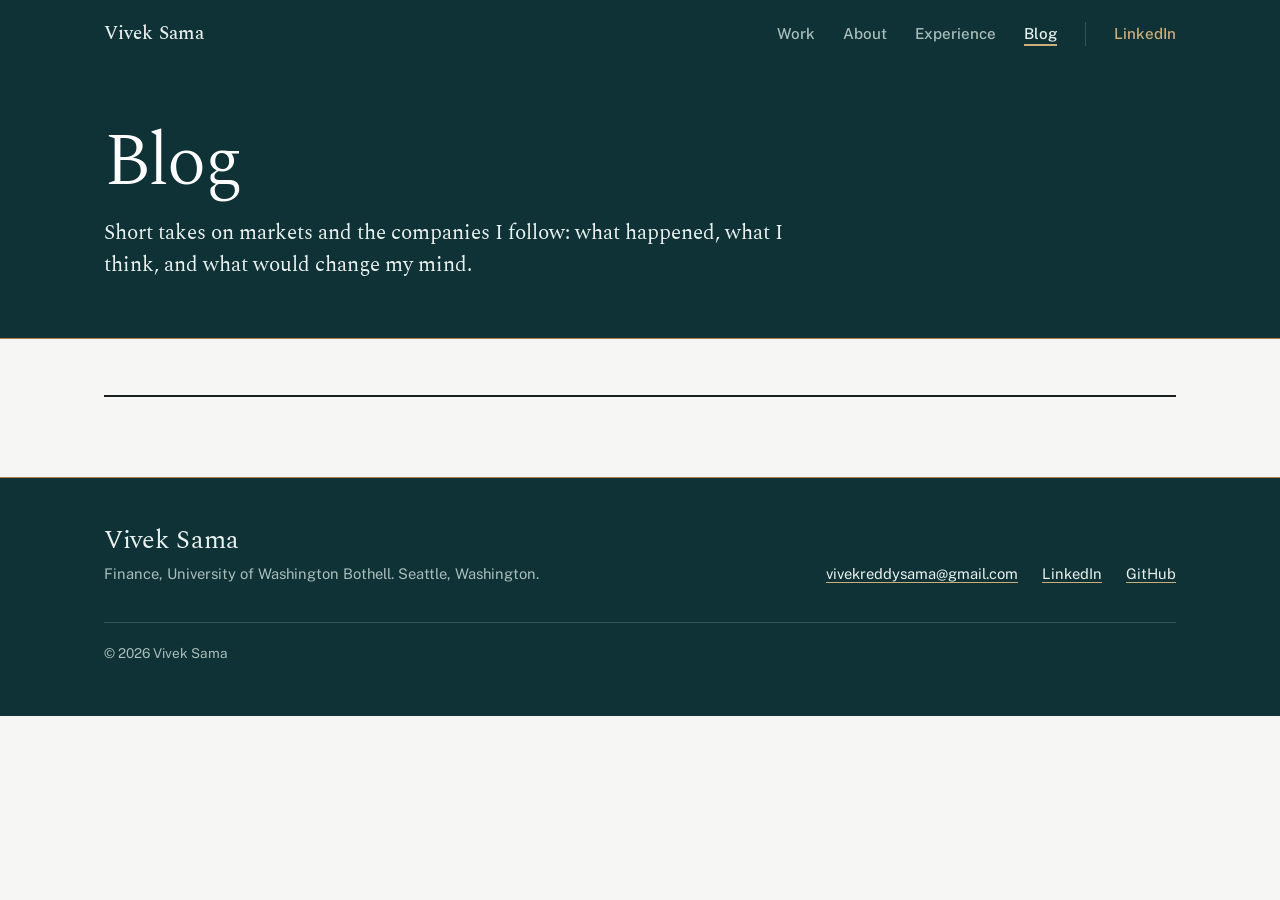
==== blog/index.html @ c0db952a "Add Blog section: list page, post template, menu link, styles (not live until first post) Co-Authore" ====
<!DOCTYPE html>
<html lang="en">
<head>
<meta charset="utf-8">
<meta name="viewport" content="width=device-width, initial-scale=1">
<title>Blog: Vivek Sama</title>
<meta name="description" content="Vivek Sama's blog: short takes on Fed meetings, markets and the companies he follows.">
<link rel="preconnect" href="https://fonts.googleapis.com">
<link rel="preconnect" href="https://fonts.gstatic.com" crossorigin>
<link href="https://fonts.googleapis.com/css2?family=Public+Sans:wght@400;500;600&family=Spectral:ital,wght@0,300;0,400;0,500;0,600;1,400;1,500&display=swap" rel="stylesheet">
<link rel="stylesheet" href="../css/site.css">
</head>
<body>
<a class="skip" href="#main">Skip to content</a>
<header class="site-header">
  <div class="wrap">
    <a class="brand" href="../index.html">Vivek Sama</a>
    <nav class="site-nav" aria-label="Main"><a href="../index.html#work">Work</a><a href="../about.html">About</a><a href="../experience.html">Experience</a><a href="index.html" aria-current="page">Blog</a><a class="nav-ext" href="https://www.linkedin.com/in/vivek-sama/" target="_blank" rel="noopener">LinkedIn</a></nav>
  </div>
</header>
<main id="main">
<div class="band"><div class="wrap"><div class="page-hero">
    <div>
      <h1>Blog</h1>
      <p class="lede">Short takes on markets and the companies I follow: what happened, what I think, and what would change my mind.</p>
    </div>
  </div></div></div>
<div class="wrap">
  <ol class="post-list" reversed>
    <!-- Newest first. Copy this block for each post:
    <li><time datetime="2026-12-10">December 10, 2026</time><div><a href="POST-SLUG.html">Post title</a><p>One-sentence summary.</p></div></li>
    -->
  </ol>
</div>
</main>
<footer class="site-footer">
  <div class="wrap">
    <div class="foot-id">
      <p class="foot-name">Vivek Sama</p>
      <p>Finance, University of Washington Bothell. Seattle, Washington.</p>
    </div>
    <ul>
      <li><a href="mailto:vivekreddysama@gmail.com">vivekreddysama@gmail.com</a></li>
      <li><a href="https://www.linkedin.com/in/vivek-sama/" target="_blank" rel="noopener">LinkedIn</a></li>
      <li><a href="https://github.com/vivek-sama" target="_blank" rel="noopener">GitHub</a></li>
    </ul>
    <p class="foot-copy">© 2026 Vivek Sama</p>
  </div>
</footer>
</body>
</html>
---- css/site.css ----
/* Vivek Sama — portfolio
   Paper body, a deep petrol "boardroom" band for headers and footer,
   lucite deal tombstones with a brass rule (the one bold element). */
:root {
  --paper: #F6F7F5;
  --ink: #1A1D23;
  --graphite: #5B6270;
  --rule: #D6DAD6;
  --petrol: #1D5C63;
  --petrol-deep: #154247;
  --board: #0F3236;
  --on-board: #E9F0EE;
  --on-board-dim: #A9BDBA;
  --board-rule: rgba(233, 240, 238, .18);
  --lucite: #E6EFEE;
  --lucite-edge: #B7CBC8;
  --brass: #A8834A;
  --brass-light: #CDAE78;
  --ok: #2E7550;
  --ok-tint: #E3F0E8;
  --serif: "Spectral", Georgia, "Times New Roman", serif;
  --sans: "Public Sans", "Helvetica Neue", Arial, sans-serif;
}

* { box-sizing: border-box; }
html { -webkit-text-size-adjust: 100%; }
body {
  margin: 0;
  background: var(--paper);
  color: var(--ink);
  font: 400 1.125rem/1.7 var(--serif);
  font-feature-settings: "kern", "liga";
}
img, svg { max-width: 100%; height: auto; display: block; }

a { color: var(--petrol); text-decoration-thickness: 1px; text-underline-offset: 0.18em; }
a:hover { color: var(--petrol-deep); text-decoration-thickness: 2px; }
:focus-visible { outline: 3px solid var(--petrol); outline-offset: 3px; border-radius: 2px; }
.site-header :focus-visible, .band :focus-visible, .site-footer :focus-visible { outline-color: var(--brass-light); }

.skip { position: absolute; left: -999px; }
.skip:focus { left: 1rem; top: 1rem; background: var(--paper); color: var(--ink); padding: .5rem .75rem; z-index: 10; }

.wrap { max-width: 70rem; margin: 0 auto; padding: 0 1.5rem; }
.measure { max-width: 40rem; }

/* ---------- Header (sits on the band) ---------- */
.site-header { background: var(--board); }
.site-header .wrap {
  display: flex; align-items: baseline; justify-content: space-between;
  gap: 1rem; padding-top: 1.35rem; padding-bottom: 1.1rem; flex-wrap: wrap;
}
.brand { font: 500 1.2rem/1 var(--serif); color: var(--on-board); text-decoration: none; letter-spacing: .005em; }
.brand:hover { color: #fff; }
.site-nav { display: flex; gap: 1.75rem; font: 500 .95rem/1 var(--sans); }
.site-nav a { color: var(--on-board-dim); text-decoration: none; padding: .3rem 0; }
.site-nav a:hover, .site-nav a[aria-current="page"] { color: var(--on-board); box-shadow: inset 0 -2px 0 var(--brass-light); }

/* ---------- Band ---------- */
.band {
  background: var(--board);
  color: var(--on-board);
  border-bottom: 1px solid var(--brass);
}
.band:has(.wrap:empty) { display: none; }
.band h1, .band h2 { color: #fff; }
.band a { color: var(--on-board); }
.band .lede { color: var(--on-board); }
.band p { color: var(--on-board-dim); }

/* ---------- Type ---------- */
h1, h2, h3 { font-family: var(--serif); color: var(--ink); }
h1 { font-weight: 400; font-size: clamp(2.4rem, 5.2vw, 3.9rem); line-height: 1.05; letter-spacing: -0.015em; margin: 0 0 1rem; }
h2 { font-weight: 500; font-size: 1.6rem; line-height: 1.25; margin: 3.25rem 0 .9rem; letter-spacing: -0.005em; }
h3 { font-weight: 600; font-size: 1.15rem; line-height: 1.35; margin: 2rem 0 .5rem; }
p { margin: 0 0 1.1rem; }
ul, ol { padding-left: 1.25rem; margin: 0 0 1.25rem; }
li { margin-bottom: .45rem; }
li::marker { color: var(--graphite); }
strong { font-weight: 600; }

.lede { font-size: 1.3rem; line-height: 1.55; color: var(--ink); }
.tagline { font: 500 1rem/1.4 var(--sans); color: var(--brass-light) !important; margin: 0 0 2rem; letter-spacing: .01em; }

main { padding-bottom: 5rem; }

/* ---------- Home hero ---------- */
.hero {
  display: grid; grid-template-columns: minmax(0, 1.5fr) minmax(0, 1fr);
  gap: 4.5rem; padding: 4.5rem 0 5rem; align-items: center;
}
.hero h1 {
  font-weight: 300; font-size: clamp(3.4rem, 7.6vw, 6.4rem);
  line-height: .95; letter-spacing: -0.03em; margin: 0 0 1.1rem;
}
.hero .lede { font-size: 1.32rem; max-width: 36rem; }
.hero-text p:last-child { max-width: 36rem; margin-bottom: 0; }

/* ---------- Tombstones ---------- */
.section-head { display: flex; align-items: baseline; justify-content: space-between; gap: 1rem; margin-top: 4.75rem; }
.section-head h2 { margin: 0 0 1.75rem; font-size: 2.1rem; }
.section-head p { margin: 0; font: 400 .95rem/1.4 var(--sans); color: var(--graphite); }

.tombstones { display: grid; grid-template-columns: repeat(3, minmax(0, 1fr)); gap: 2rem; margin: 0 0 2.25rem; padding: 0; list-style: none; }
.tombstones li { margin: 0; }

.tombstone {
  position: relative; isolation: isolate;
  display: flex; flex-direction: column; justify-content: space-between; align-items: center;
  text-align: center; height: 100%; min-height: 24rem;
  padding: 2.6rem 1.9rem 2.2rem;
  background: linear-gradient(168deg, #F8FBFA 0%, #E9F1EF 34%, #DCE8E6 100%);
  border: 1px solid var(--lucite-edge);
  border-radius: 3px;
  color: var(--ink); text-decoration: none;
  box-shadow:
    inset 0 1px 0 rgba(255, 255, 255, .95),
    0 2px 0 #C6D6D3,
    0 4px 0 #AEC2BF,
    0 26px 32px -22px rgba(15, 50, 54, .5);
  transition: transform .2s ease, box-shadow .2s ease, border-color .2s ease;
}
/* engraved inner frame */
.tombstone::before {
  content: ""; position: absolute; inset: 10px; z-index: -1;
  border: 1px solid rgba(29, 92, 99, .26); border-radius: 1px; pointer-events: none;
}
/* light catching the top face of the acrylic */
.tombstone::after {
  content: ""; position: absolute; left: 0; right: 0; top: 0; height: 42%; z-index: -1;
  background: linear-gradient(180deg, rgba(255, 255, 255, .6), rgba(255, 255, 255, 0));
  pointer-events: none;
}
a.tombstone:hover {
  color: var(--ink); border-color: var(--petrol); transform: translateY(-3px);
  box-shadow:
    inset 0 1px 0 rgba(255, 255, 255, .95),
    0 2px 0 #C6D6D3,
    0 4px 0 #AEC2BF,
    0 34px 38px -24px rgba(15, 50, 54, .6);
}
.ts-top, .ts-bottom { display: flex; flex-direction: column; align-items: center; gap: .35rem; }
.ts-role { font: 500 .85rem/1.35 var(--sans); color: var(--graphite); }
.ts-name { font: 500 2.1rem/1.1 var(--serif); letter-spacing: -0.012em; margin: .6rem 0 0; color: var(--ink); }
.ts-ticker { font: 500 .8rem/1.3 var(--sans); color: var(--graphite); font-variant-numeric: tabular-nums; }
.ts-desc { font: italic 400 1.05rem/1.45 var(--serif); color: var(--ink); margin-top: .9rem; max-width: 17rem; }
.ts-rule {
  display: block; width: 3.25rem; height: 2px; margin: 1.5rem auto;
  background: linear-gradient(90deg, var(--brass), #D9BE8C 50%, var(--brass));
}
.ts-fig { font: 500 1.15rem/1.4 var(--serif); max-width: 17rem; }
.ts-foot { font: 400 .8rem/1.4 var(--sans); color: var(--graphite); margin-top: 1.1rem; }

.tombstones.small .tombstone { min-height: 17rem; padding: 2rem 1.5rem 1.7rem; }
.tombstones.small .ts-name { font-size: 1.65rem; }
.tombstones.small .ts-rule { margin: 1.1rem auto; }

/* tombstones on the dark band */
.band .tombstone {
  box-shadow:
    inset 0 1px 0 rgba(255, 255, 255, .95),
    0 2px 0 #B9CCC9,
    0 5px 0 #8FA8A4,
    0 40px 60px -26px rgba(0, 0, 0, .7);
}
.band .tombstone p, .band .tombstone dd { color: var(--ink); }
.band .tombstone h2 { color: var(--ink); }

/* hero credentials tombstone */
.hero-ts { min-height: 0; padding: 2.4rem 2rem 2.2rem; justify-content: flex-start; }
.hero-ts .ts-name { font-size: 1.85rem; }
.ts-facts { margin: 0; display: grid; gap: 1rem; width: 100%; }
.ts-facts div { display: flex; flex-direction: column; align-items: center; }
.ts-facts dt { font: 500 .8rem/1.3 var(--sans); color: var(--graphite); }
.ts-facts dd { margin: .15rem 0 0; font: 500 1.5rem/1.2 var(--serif); color: var(--ink); font-variant-numeric: lining-nums; }
.ts-facts small { display: block; font: 400 .82rem/1.35 var(--sans); color: var(--graphite); margin-top: .15rem; }

@media (prefers-reduced-motion: no-preference) {
  .hero-ts { animation: settle .7s cubic-bezier(.2, .7, .2, 1) .1s both; }
  @keyframes settle { from { opacity: 0; transform: translateY(14px); } to { opacity: 1; transform: none; } }
}

/* ---------- More work ---------- */
#more-h { font-size: 2.1rem; margin-top: 4.5rem; margin-bottom: 1.25rem; }
.more { list-style: none; padding: 0; margin: 0; border-top: 2px solid var(--ink); }
.more li { display: grid; grid-template-columns: minmax(0, 17rem) minmax(0, 1fr); gap: 2rem; padding: 1.25rem 0; border-bottom: 1px solid var(--rule); margin: 0; }
.more .what { font-weight: 600; line-height: 1.4; }
.more .what span { display: block; font: 400 .85rem/1.4 var(--sans); color: var(--graphite); margin-top: .25rem; }
.more p { margin: 0; line-height: 1.6; max-width: 40rem; }

/* ---------- Case study pages ---------- */
.case-hero {
  display: grid; grid-template-columns: minmax(0, 1fr) 17.5rem; gap: 4rem;
  align-items: center; padding: 2.75rem 0 0;
}
.crumb { font: 500 .9rem/1 var(--sans); margin: 0 0 1.75rem; }
.band .crumb a { color: var(--on-board-dim); text-decoration: none; }
.band .crumb a:hover { color: var(--on-board); text-decoration: underline; }
.band .kicker { font: 500 1rem/1.4 var(--sans); color: var(--brass-light); margin: 0 0 .75rem; }
.case-hero h1 { font-size: clamp(2.2rem, 4.6vw, 3.5rem); line-height: 1.07; max-width: 42rem; margin: 0; }
.case-ts { min-height: 0; padding: 2rem 1.5rem 1.8rem; }
.case-ts .ts-name { font-size: 1.6rem; }
.case-ts .ts-rule { margin: 1.1rem auto; }

.band .facts {
  display: grid; grid-template-columns: repeat(auto-fit, minmax(11rem, 1fr)); gap: 0 2rem;
  margin: 3rem 0 0; padding: 0 0 2.5rem; border-top: 1px solid var(--board-rule);
}
.band .facts div { padding: 1rem 0 0; }
.band .facts dt { font: 500 .82rem/1.3 var(--sans); color: var(--on-board-dim); }
.band .facts dd { margin: .3rem 0 0; font: 400 1.02rem/1.45 var(--serif); color: var(--on-board); }

.case > .measure > h2:first-child { margin-top: 3.5rem; }

.status { display: inline-flex; align-items: center; gap: .45rem; }
.status::before { content: ""; width: .55rem; height: .55rem; border-radius: 50%; background: var(--graphite); }
.status.done::before { background: var(--ok); }
.status.partly::before { background: linear-gradient(90deg, var(--ok) 50%, var(--graphite) 50%); }
.band .status.partly::before { background: linear-gradient(90deg, #6FC197 50%, var(--on-board-dim) 50%); }

table { width: 100%; border-collapse: collapse; margin: 1rem 0 1.5rem; font: 400 .98rem/1.45 var(--sans); font-variant-numeric: tabular-nums; }
caption { text-align: left; font: 500 .85rem/1.4 var(--sans); color: var(--graphite); padding-bottom: .5rem; }
th { text-align: left; font-weight: 600; border-bottom: 2px solid var(--ink); padding: .5rem .75rem .5rem 0; vertical-align: bottom; }
td { border-bottom: 1px solid var(--rule); padding: .65rem .75rem .65rem 0; vertical-align: top; }
th.num, td.num { text-align: right; padding-right: 0; padding-left: .75rem; }
tr.key td { font-weight: 600; background: rgba(168, 131, 74, .09); }
tr.key td:first-child { box-shadow: inset 3px 0 0 var(--brass); padding-left: .65rem; }

figure { margin: 2rem 0; }
figcaption { font: 400 .88rem/1.45 var(--sans); color: var(--graphite); margin-top: .7rem; }
.placeholder {
  display: grid; place-items: center; aspect-ratio: 16 / 9;
  border: 1.5px dashed #A9B2AE; background: #EDF0ED; color: var(--graphite);
  font: 500 .92rem/1.4 var(--sans); text-align: center; padding: 1rem;
}
.placeholder.portrait { aspect-ratio: 4 / 5; }

details { border-top: 1px solid var(--rule); border-bottom: 1px solid var(--rule); padding: .9rem 0; margin: 2rem 0; }
summary { cursor: pointer; font: 600 1rem/1.4 var(--sans); }
details[open] summary { margin-bottom: .75rem; }
details p { font-size: 1.02rem; }

.note { font: 400 .9rem/1.5 var(--sans); color: var(--graphite); }

.case-nav { display: flex; justify-content: space-between; gap: 1rem; margin-top: 4.5rem; padding-top: 1.25rem; border-top: 2px solid var(--ink); font: 500 1rem/1.4 var(--serif); }
.case-nav a { text-decoration: none; font-size: 1.2rem; }
.case-nav span { display: block; font: 500 .8rem/1.4 var(--sans); color: var(--graphite); margin-bottom: .2rem; }
.case-nav .next { text-align: right; margin-left: auto; }

/* ---------- Diagrams ---------- */
.diagram { background: #FBFBFA; border: 1px solid var(--rule); padding: 1rem; overflow-x: auto; }
.diagram svg { min-width: 34rem; }
.diagram text { font-family: var(--sans); fill: var(--ink); }
.diagram .sub { fill: var(--graphite); }
.diagram .box { fill: #FBFBFA; stroke: var(--graphite); stroke-width: 1.25; }
.diagram .mine { fill: var(--lucite); stroke: var(--petrol); stroke-width: 2; }
.diagram .done { fill: var(--ok-tint); stroke: var(--ok); stroke-width: 1.5; }
.diagram .todo { fill: none; stroke: var(--graphite); stroke-width: 1.25; stroke-dasharray: 4 3; }
.diagram .group { fill: none; stroke: var(--rule); stroke-width: 1.25; }
.diagram .line { fill: none; stroke: var(--graphite); stroke-width: 1.25; }
.diagram .dash { fill: none; stroke: var(--graphite); stroke-width: 1.25; stroke-dasharray: 4 3; }
.diagram .head { fill: var(--graphite); }

/* ---------- About / Experience headers ---------- */
.page-hero { padding: 3.75rem 0 3.5rem; max-width: 46rem; }
.page-hero h1 { font-weight: 300; font-size: clamp(2.8rem, 6vw, 4.6rem); letter-spacing: -0.025em; }
.page-hero .lede { margin-bottom: 1.5rem; }
.page-hero p:last-child { margin-bottom: 0; }
.about-hero { display: grid; grid-template-columns: minmax(0, 1fr) 13rem; gap: 3.5rem; align-items: end; max-width: none; }
.about-hero .lede { max-width: 38rem; margin-bottom: 0; }
.portrait-frame { margin: 0; }
.band .placeholder { background: rgba(255, 255, 255, .05); border-color: rgba(233, 240, 238, .35); color: var(--on-board-dim); }
.prose-top { padding-top: 3rem; }
.prose-top > .lede:first-child { margin-bottom: 0; }
.exp > h2:first-child { margin-top: 3.5rem; }

/* ---------- Experience ---------- */
.timeline { list-style: none; padding: 0; margin: 0; border-top: 2px solid var(--ink); }
.timeline li { display: grid; grid-template-columns: 9.5rem minmax(0, 1fr); gap: 1.5rem; padding: 1.1rem 0; border-bottom: 1px solid var(--rule); margin: 0; }
.timeline .when { font: 500 .88rem/1.6 var(--sans); color: var(--graphite); font-variant-numeric: tabular-nums; }
.timeline .role { font-weight: 600; line-height: 1.4; }
.timeline .org { font: 400 .92rem/1.4 var(--sans); color: var(--graphite); margin: .15rem 0 .45rem; }
.timeline .org:last-child { margin-bottom: 0; }
.timeline p { margin: 0; line-height: 1.55; }

.button {
  display: inline-block; font: 600 .95rem/1 var(--sans); padding: .85rem 1.15rem;
  border: 1.5px solid var(--petrol); color: var(--petrol); text-decoration: none; border-radius: 2px;
}
.button[aria-disabled="true"] { border-style: dashed; color: var(--graphite); border-color: #A9B2AE; cursor: default; }
.band .button { border-color: var(--brass-light); color: var(--on-board); }
.band .button[aria-disabled="true"] { border-color: rgba(233, 240, 238, .4); color: var(--on-board-dim); }

/* ---------- Footer ---------- */
.site-footer { background: var(--board); color: var(--on-board-dim); border-top: 1px solid var(--brass); padding: 3rem 0 3.25rem; font: 400 .92rem/1.6 var(--sans); }
.site-footer .wrap { display: grid; grid-template-columns: minmax(0, 1fr) auto; gap: 1.25rem 2rem; align-items: end; }
.foot-id p { margin: 0; }
.foot-name { font: 400 1.6rem/1.2 var(--serif); color: var(--on-board); margin-bottom: .35rem !important; letter-spacing: -0.01em; }
.site-footer ul { list-style: none; display: flex; flex-wrap: wrap; gap: .5rem 1.5rem; padding: 0; margin: 0; }
.site-footer li { margin: 0; }
.site-footer a { color: var(--on-board); text-decoration-color: var(--brass-light); }
.site-footer a:hover { color: #fff; }
.foot-copy { grid-column: 1 / -1; margin: 1rem 0 0; padding-top: 1.25rem; border-top: 1px solid var(--board-rule); font-size: .85rem; }

/* ---------- Responsive ---------- */
@media (max-width: 900px) {
  .hero { grid-template-columns: 1fr; gap: 3rem; padding: 3rem 0 3.5rem; }
  .hero-ts { max-width: 26rem; }
  .tombstones { grid-template-columns: 1fr; max-width: 28rem; }
  .tombstone { min-height: 0; }
  .case-hero { grid-template-columns: 1fr; gap: 2.25rem; }
  .case-ts { max-width: 22rem; }
  .about-hero { grid-template-columns: 1fr; gap: 2rem; }
  .about-hero .portrait-frame { order: -1; max-width: 10rem; }
}
@media (max-width: 600px) {
  body { font-size: 1.06rem; }
  .site-nav { gap: 1.2rem; font-size: .9rem; }
  .more li, .timeline li { grid-template-columns: 1fr; gap: .35rem; }
  .section-head { flex-direction: column; gap: .25rem; }
  .section-head h2 { margin-bottom: .5rem; }
  .section-head p { margin-bottom: 1.5rem; }
  .diagram { padding: .5rem; }
  .site-footer .wrap { grid-template-columns: 1fr; }
  .band .facts { grid-template-columns: 1fr 1fr; }
  .case-ts { display: none; }
}
@media (prefers-reduced-motion: reduce) { * { transition: none !important; animation: none !important; } }

/* outside link in the header (LinkedIn) */
.site-nav .nav-ext { color: var(--brass-light); padding-left: 1.75rem; border-left: 1px solid var(--board-rule); }
.site-nav .nav-ext:hover { color: #E3C892; box-shadow: none; text-decoration: underline; text-underline-offset: .25em; }
@media (max-width: 600px) { .site-nav .nav-ext { padding-left: 1.2rem; } }
@media (max-width: 420px) { .site-header .wrap { flex-direction: column; align-items: flex-start; gap: .85rem; } }

/* ---------- Blog ---------- */
.post-list { list-style: none; padding: 0; margin: 3.5rem 0 0; border-top: 2px solid var(--ink); }
.post-list li { display: grid; grid-template-columns: 9.5rem minmax(0, 1fr); gap: 1.5rem; padding: 1.35rem 0; border-bottom: 1px solid var(--rule); margin: 0; }
.post-list time { font: 500 .88rem/1.9 var(--sans); color: var(--graphite); font-variant-numeric: tabular-nums; }
.post-list a { font: 500 1.4rem/1.3 var(--serif); color: var(--ink); text-decoration: none; }
.post-list a:hover { color: var(--petrol); text-decoration: underline; text-decoration-thickness: 1px; }
.post-list p { margin: .4rem 0 0; max-width: 40rem; line-height: 1.55; }
.post-hero .crumb { margin-bottom: 1.5rem; }
.post-hero h1 { font-weight: 400; font-size: clamp(2.2rem, 4.6vw, 3.4rem); letter-spacing: -0.015em; }
.post > h2:first-child { margin-top: 0; }
.sources { font: 400 .92rem/1.55 var(--sans); color: var(--graphite); padding-left: 1.25rem; }
@media (max-width: 600px) { .post-list li { grid-template-columns: 1fr; gap: .25rem; } }
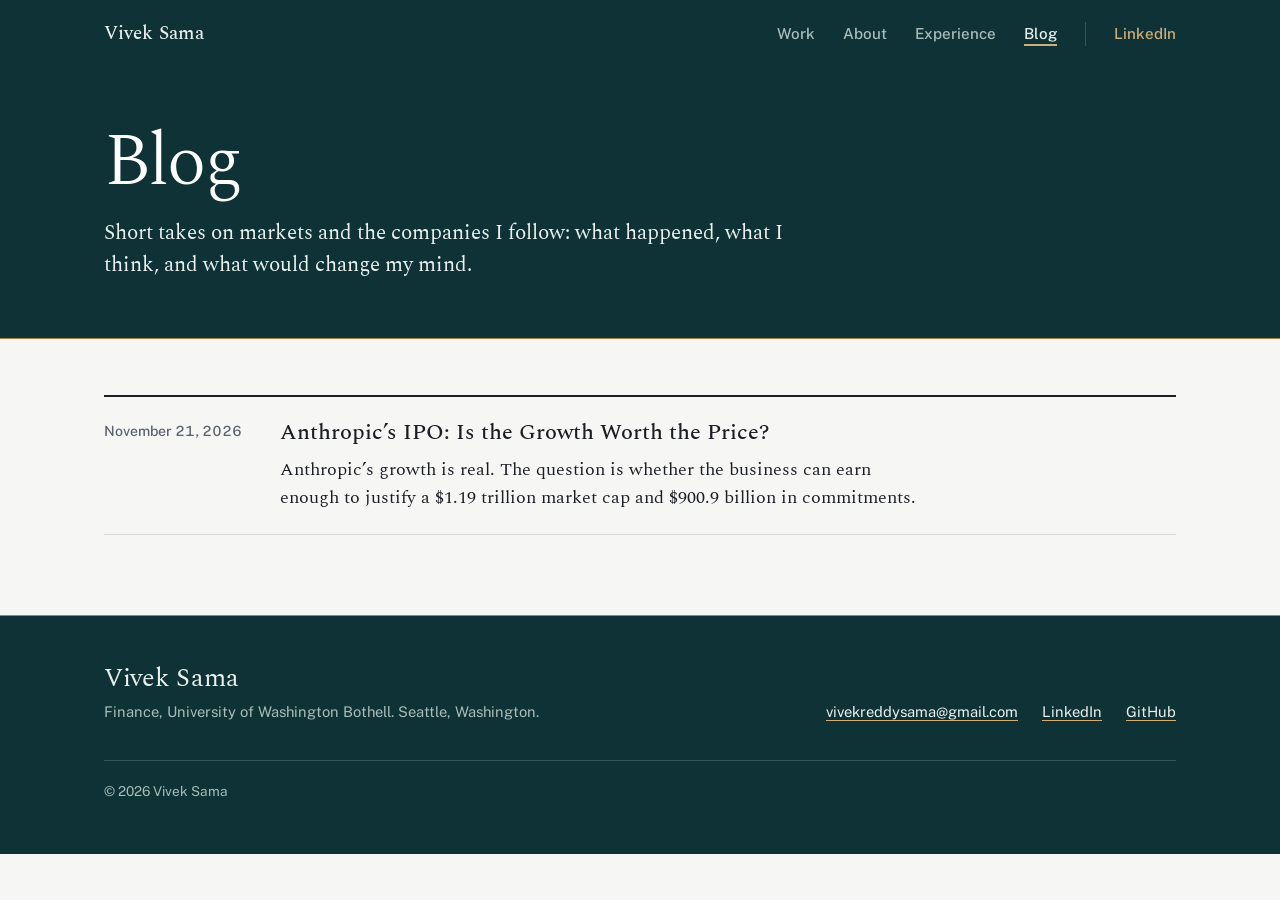
==== commit 9273094e: "Blog: first post, Anthropic's IPO: Is the Growth Worth the Price? Co-Authored-By: Claude Opus 5.5 <n" ====
--- a/blog/index.html
+++ b/blog/index.html
@@ -27,6 +27,7 @@
   </div></div></div>
 <div class="wrap">
   <ol class="post-list" reversed>
+    <li><time datetime="2026-11-21">November 21, 2026</time><div><a href="anthropic-ipo-growth-vs-price.html">Anthropic&#8217;s IPO: Is the Growth Worth the Price?</a><p>Anthropic&#8217;s growth is real. The question is whether the business can earn enough to justify a $1.19 trillion market cap and $900.9 billion in commitments.</p></div></li>
     <!-- Newest first. Copy this block for each post:
     <li><time datetime="2026-12-10">December 10, 2026</time><div><a href="POST-SLUG.html">Post title</a><p>One-sentence summary.</p></div></li>
     -->
